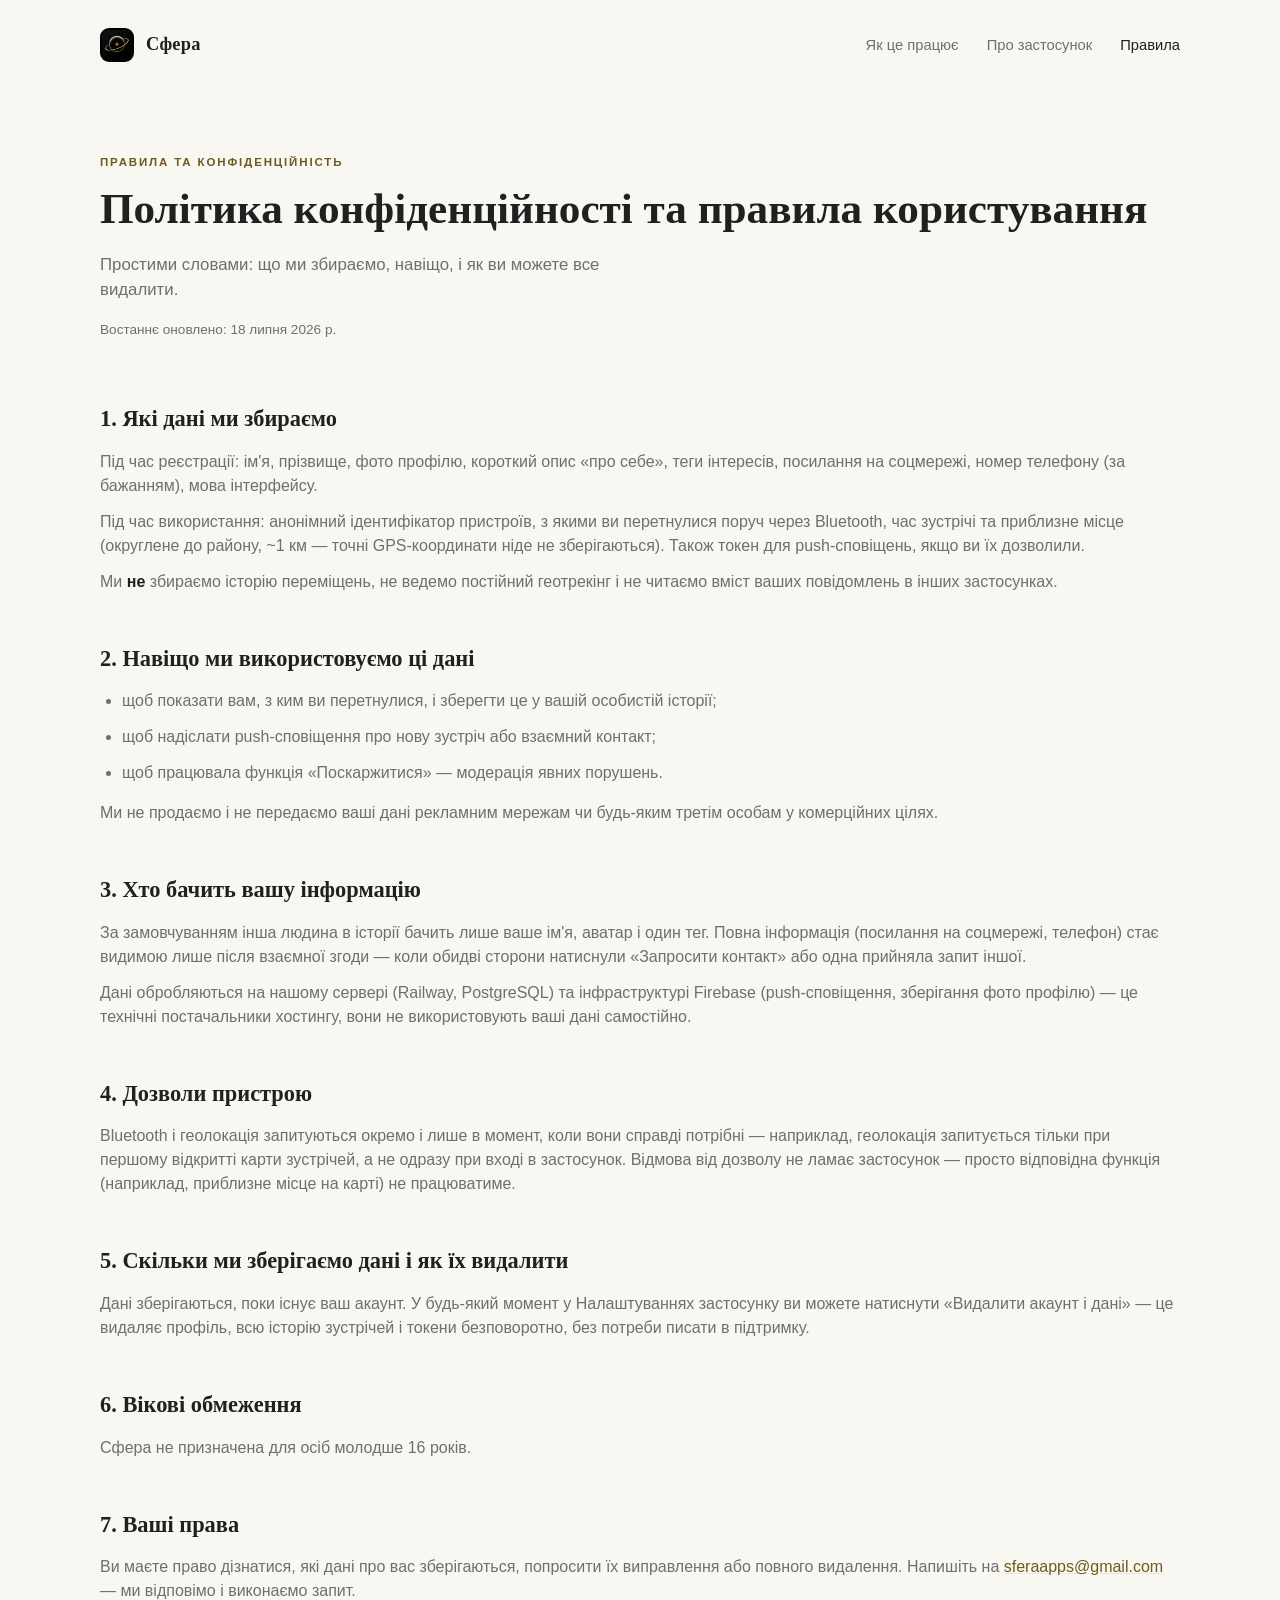
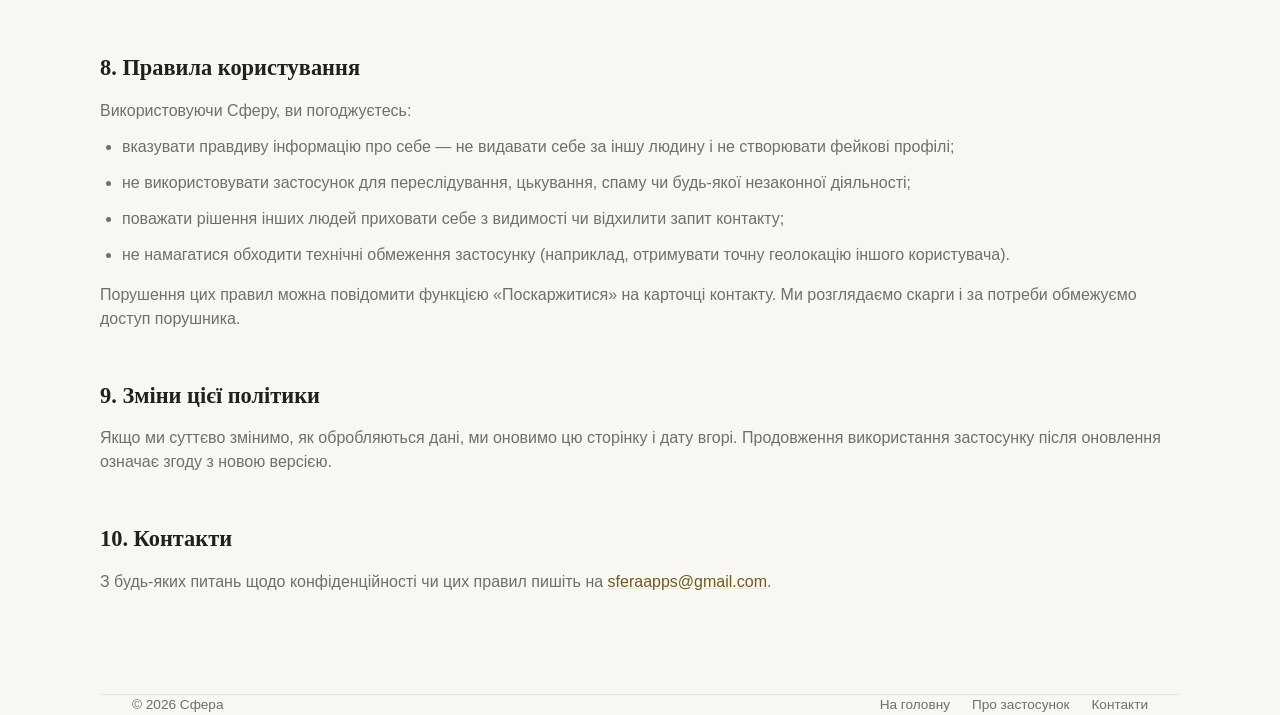
==== privacy.html @ fe1080fc "Первая версия сайта-визитки Сфери: лендинг, про застосунок, правила та конфіденційність" ====
<!doctype html>
<html lang="uk">
<head>
<meta charset="utf-8" />
<title>Правила та конфіденційність — Сфера</title>
<meta name="description" content="Політика конфіденційності та правила користування застосунком Сфера: які дані збираються, як зберігаються, як їх видалити, і правила поведінки в застосунку." />
<meta name="viewport" content="width=device-width, initial-scale=1" />
<link rel="icon" href="assets/favicon-32.png" sizes="32x32" />
<link rel="apple-touch-icon" href="assets/apple-touch-icon.png" />
<link rel="stylesheet" href="assets/style.css" />
</head>
<body>

<div class="wrap nav">
  <a class="brand" href="/">
    <img src="assets/logo-512.png" alt="Сфера" />
    Сфера
  </a>
  <div class="nav-links">
    <a href="index.html#how">Як це працює</a>
    <a href="about.html">Про застосунок</a>
    <a href="privacy.html" aria-current="page">Правила</a>
  </div>
</div>

<div class="wrap page-head">
  <span class="eyebrow">Правила та конфіденційність</span>
  <h1>Політика конфіденційності та правила користування</h1>
  <p class="lede">
    Простими словами: що ми збираємо, навіщо, і як ви можете все видалити.
  </p>
  <p class="updated">Востаннє оновлено: 18 липня 2026 р.</p>
</div>

<div class="wrap content">
  <h2>1. Які дані ми збираємо</h2>
  <p>Під час реєстрації: ім'я, прізвище, фото профілю, короткий опис «про себе», теги інтересів, посилання на соцмережі, номер телефону (за бажанням), мова інтерфейсу.</p>
  <p>Під час використання: анонімний ідентифікатор пристроїв, з якими ви перетнулися поруч через Bluetooth, час зустрічі та приблизне місце (округлене до району, ~1 км — точні GPS-координати ніде не зберігаються). Також токен для push-сповіщень, якщо ви їх дозволили.</p>
  <p>Ми <strong>не</strong> збираємо історію переміщень, не ведемо постійний геотрекінг і не читаємо вміст ваших повідомлень в інших застосунках.</p>

  <h2>2. Навіщо ми використовуємо ці дані</h2>
  <ul>
    <li>щоб показати вам, з ким ви перетнулися, і зберегти це у вашій особистій історії;</li>
    <li>щоб надіслати push-сповіщення про нову зустріч або взаємний контакт;</li>
    <li>щоб працювала функція «Поскаржитися» — модерація явних порушень.</li>
  </ul>
  <p>Ми не продаємо і не передаємо ваші дані рекламним мережам чи будь-яким третім особам у комерційних цілях.</p>

  <h2>3. Хто бачить вашу інформацію</h2>
  <p>За замовчуванням інша людина в історії бачить лише ваше ім'я, аватар і один тег. Повна інформація (посилання на соцмережі, телефон) стає видимою лише після взаємної згоди — коли обидві сторони натиснули «Запросити контакт» або одна прийняла запит іншої.</p>
  <p>Дані обробляються на нашому сервері (Railway, PostgreSQL) та інфраструктурі Firebase (push-сповіщення, зберігання фото профілю) — це технічні постачальники хостингу, вони не використовують ваші дані самостійно.</p>

  <h2>4. Дозволи пристрою</h2>
  <p>Bluetooth і геолокація запитуються окремо і лише в момент, коли вони справді потрібні — наприклад, геолокація запитується тільки при першому відкритті карти зустрічей, а не одразу при вході в застосунок. Відмова від дозволу не ламає застосунок — просто відповідна функція (наприклад, приблизне місце на карті) не працюватиме.</p>

  <h2>5. Скільки ми зберігаємо дані і як їх видалити</h2>
  <p>Дані зберігаються, поки існує ваш акаунт. У будь-який момент у Налаштуваннях застосунку ви можете натиснути «Видалити акаунт і дані» — це видаляє профіль, всю історію зустрічей і токени безповоротно, без потреби писати в підтримку.</p>

  <h2>6. Вікові обмеження</h2>
  <p>Сфера не призначена для осіб молодше 16 років.</p>

  <h2>7. Ваші права</h2>
  <p>Ви маєте право дізнатися, які дані про вас зберігаються, попросити їх виправлення або повного видалення. Напишіть на <a href="mailto:sferaapps@gmail.com">sferaapps@gmail.com</a> — ми відповімо і виконаємо запит.</p>

  <h2>8. Правила користування</h2>
  <p>Використовуючи Сферу, ви погоджуєтесь:</p>
  <ul>
    <li>вказувати правдиву інформацію про себе — не видавати себе за іншу людину і не створювати фейкові профілі;</li>
    <li>не використовувати застосунок для переслідування, цькування, спаму чи будь-якої незаконної діяльності;</li>
    <li>поважати рішення інших людей приховати себе з видимості чи відхилити запит контакту;</li>
    <li>не намагатися обходити технічні обмеження застосунку (наприклад, отримувати точну геолокацію іншого користувача).</li>
  </ul>
  <p>Порушення цих правил можна повідомити функцією «Поскаржитися» на карточці контакту. Ми розглядаємо скарги і за потреби обмежуємо доступ порушника.</p>

  <h2>9. Зміни цієї політики</h2>
  <p>Якщо ми суттєво змінимо, як обробляються дані, ми оновимо цю сторінку і дату вгорі. Продовження використання застосунку після оновлення означає згоду з новою версією.</p>

  <h2>10. Контакти</h2>
  <p>З будь-яких питань щодо конфіденційності чи цих правил пишіть на <a href="mailto:sferaapps@gmail.com">sferaapps@gmail.com</a>.</p>
</div>

<footer class="wrap">
  <div>© 2026 Сфера</div>
  <div class="foot-links">
    <a href="index.html">На головну</a>
    <a href="about.html">Про застосунок</a>
    <a href="mailto:sferaapps@gmail.com">Контакти</a>
  </div>
</footer>

</body>
</html>
---- assets/style.css ----
:root {
  --bg: #f8f7f2;
  --surface: #ffffff;
  --ink: #202020;
  --ink-soft: #6f6f6f;
  --divider: #e8e5dd;
  --accent: #d9b95e;
  --accent-deep: #6f5a1e;
  --accent-deep-hover: #5c4a19;
  --ring: 217, 185, 94;
  --shadow: 0 1px 2px rgba(32, 32, 32, 0.04), 0 12px 32px -12px rgba(32, 32, 32, 0.14);
}

@media (prefers-color-scheme: dark) {
  :root {
    --bg: #0a0a0c;
    --surface: #1c1b1a;
    --ink: #f2f0ea;
    --ink-soft: #a8a29b;
    --divider: #2a2926;
    --accent: #d4af37;
    --accent-deep: #d4af37;
    --accent-deep-hover: #e3c24f;
    --ring: 212, 175, 55;
    --shadow: 0 1px 2px rgba(0, 0, 0, 0.3), 0 20px 48px -20px rgba(0, 0, 0, 0.65);
  }
}
:root[data-theme="dark"] {
  --bg: #0a0a0c;
  --surface: #1c1b1a;
  --ink: #f2f0ea;
  --ink-soft: #a8a29b;
  --divider: #2a2926;
  --accent: #d4af37;
  --accent-deep: #d4af37;
  --accent-deep-hover: #e3c24f;
  --ring: 212, 175, 55;
  --shadow: 0 1px 2px rgba(0, 0, 0, 0.3), 0 20px 48px -20px rgba(0, 0, 0, 0.65);
}
:root[data-theme="light"] {
  --bg: #f8f7f2;
  --surface: #ffffff;
  --ink: #202020;
  --ink-soft: #6f6f6f;
  --divider: #e8e5dd;
  --accent: #d9b95e;
  --accent-deep: #6f5a1e;
  --accent-deep-hover: #5c4a19;
  --ring: 217, 185, 94;
  --shadow: 0 1px 2px rgba(32, 32, 32, 0.04), 0 12px 32px -12px rgba(32, 32, 32, 0.14);
}

* { box-sizing: border-box; }

html { scroll-behavior: smooth; }

body {
  margin: 0;
  background: var(--bg);
  color: var(--ink);
  font-family: -apple-system, "SF Pro Text", "Segoe UI", Roboto, "Helvetica Neue", Arial, sans-serif;
  -webkit-font-smoothing: antialiased;
  line-height: 1.5;
  overflow-x: hidden;
  transition: background 0.3s ease, color 0.3s ease;
}

h1, h2, h3 { font-family: "New York", "Iowan Old Style", "Palatino Linotype", Georgia, serif; font-weight: 600; text-wrap: balance; margin: 0; }

.eyebrow {
  font-size: 0.72rem;
  letter-spacing: 0.16em;
  text-transform: uppercase;
  color: var(--accent-deep);
  font-weight: 600;
}

a { color: inherit; }

button, .btn {
  font-family: inherit;
  cursor: pointer;
  border: none;
}

.wrap {
  max-width: 1080px;
  margin: 0 auto;
  padding: 0 32px;
}

/* ---------- nav ---------- */
.nav {
  display: flex;
  align-items: center;
  justify-content: space-between;
  padding: 28px 0;
}
.brand {
  display: flex;
  align-items: center;
  gap: 12px;
  font-family: "New York", "Iowan Old Style", Georgia, serif;
  font-weight: 600;
  font-size: 1.15rem;
  letter-spacing: 0.01em;
  text-decoration: none;
}
.brand img { width: 34px; height: 34px; border-radius: 9px; display: block; }
.nav-links {
  display: flex;
  gap: 28px;
  font-size: 0.92rem;
  color: var(--ink-soft);
}
.nav-links a { text-decoration: none; }
.nav-links a:hover, .nav-links a[aria-current="page"] { color: var(--ink); }

/* ---------- hero ---------- */
.hero {
  display: grid;
  grid-template-columns: 1.05fr 0.95fr;
  gap: 56px;
  align-items: center;
  padding: 56px 0 96px;
}
.hero h1 {
  font-size: clamp(2.3rem, 4.4vw, 3.4rem);
  line-height: 1.08;
  letter-spacing: -0.01em;
}
.hero h1 em {
  font-style: normal;
  color: var(--accent-deep);
}
.hero p.lede {
  margin: 22px 0 0;
  font-size: 1.08rem;
  color: var(--ink-soft);
  max-width: 46ch;
}
.hero-actions {
  display: flex;
  align-items: center;
  gap: 18px;
  margin-top: 34px;
  flex-wrap: wrap;
}
.btn-primary {
  background: var(--accent-deep);
  color: #f7f2e2;
  padding: 15px 30px;
  border-radius: 999px;
  font-size: 1rem;
  font-weight: 600;
  box-shadow: var(--shadow);
  transition: background 0.15s ease, transform 0.15s ease;
  display: inline-flex;
  align-items: center;
  gap: 10px;
  text-decoration: none;
}
.btn-primary:hover { background: var(--accent-deep-hover); transform: translateY(-1px); }
.btn-primary:focus-visible { outline: 2px solid var(--accent); outline-offset: 3px; }
.btn-primary svg { width: 18px; height: 18px; }

.status-chip {
  font-size: 0.86rem;
  color: var(--ink-soft);
  display: inline-flex;
  align-items: center;
  gap: 8px;
}
.status-dot {
  width: 7px; height: 7px; border-radius: 50%;
  background: var(--accent-deep);
  box-shadow: 0 0 0 3px rgba(var(--ring), 0.25);
}

.hero-art {
  position: relative;
  display: flex;
  align-items: center;
  justify-content: center;
  aspect-ratio: 1;
}
.orbit {
  position: absolute;
  border-radius: 50%;
  border: 1px solid var(--divider);
  inset: 0;
}
.orbit.o2 { inset: 9%; }
.planet-wrap {
  position: relative;
  width: 46%;
  filter: drop-shadow(0 24px 40px rgba(var(--ring), 0.28));
  animation: float 7s ease-in-out infinite;
}
.planet-wrap img { width: 100%; display: block; }
@keyframes float {
  0%, 100% { transform: translateY(0px); }
  50% { transform: translateY(-10px); }
}
@media (prefers-reduced-motion: reduce) {
  .planet-wrap { animation: none; }
}
.spark {
  position: absolute;
  border-radius: 50%;
  background: var(--surface);
  border: 1px solid var(--divider);
  box-shadow: var(--shadow);
  display: flex;
  align-items: center;
  justify-content: center;
  font-size: 0.78rem;
  font-weight: 600;
  color: var(--ink);
  padding: 10px 16px;
  gap: 8px;
}
.spark.s1 { top: 6%; right: 2%; }
.spark.s2 { bottom: 14%; left: -4%; }
.spark svg { width: 15px; height: 15px; color: var(--accent-deep); flex-shrink: 0; }

/* ---------- section shared ---------- */
section { padding: 88px 0; border-top: 1px solid var(--divider); }
.section-head { max-width: 56ch; margin: 0 0 52px; }
.section-head h2 { font-size: clamp(1.7rem, 3vw, 2.15rem); margin-top: 10px; }
.section-head p { color: var(--ink-soft); margin: 14px 0 0; font-size: 1.02rem; }

/* ---------- how it works ---------- */
.steps {
  display: grid;
  grid-template-columns: repeat(3, 1fr);
  gap: 28px;
}
.step {
  background: var(--surface);
  border: 1px solid var(--divider);
  border-radius: 20px;
  padding: 30px 26px;
}
.step-num {
  font-family: "New York", Georgia, serif;
  font-size: 1.6rem;
  color: var(--accent-deep);
  margin-bottom: 14px;
  display: block;
}
.step h3 { font-size: 1.08rem; margin-bottom: 10px; }
.step p { color: var(--ink-soft); font-size: 0.95rem; margin: 0; }

/* ---------- what it's not ---------- */
.compare {
  display: grid;
  grid-template-columns: repeat(3, 1fr);
  gap: 20px;
}
.compare .card {
  padding: 24px 22px;
  border-radius: 18px;
  background: var(--surface);
  border: 1px solid var(--divider);
}
.compare .card .not { font-size: 0.86rem; color: var(--ink-soft); text-decoration: line-through; text-decoration-color: var(--divider); }
.compare .card .is { font-size: 1.02rem; font-weight: 600; margin-top: 8px; }

/* ---------- privacy teaser (home) ---------- */
.privacy {
  display: grid;
  grid-template-columns: 1fr 1fr;
  gap: 56px;
  align-items: center;
}
.privacy ul { list-style: none; margin: 20px 0 0; padding: 0; display: flex; flex-direction: column; gap: 16px; }
.privacy li { display: flex; gap: 12px; font-size: 0.98rem; align-items: flex-start; }
.privacy li svg { width: 19px; height: 19px; flex-shrink: 0; margin-top: 2px; color: var(--accent-deep); }
.privacy-card {
  background: var(--surface);
  border: 1px solid var(--divider);
  border-radius: 22px;
  padding: 36px;
  box-shadow: var(--shadow);
}
.privacy-card .row { display: flex; justify-content: space-between; align-items: center; padding: 13px 0; border-bottom: 1px solid var(--divider); font-size: 0.94rem; }
.privacy-card .row:last-child { border-bottom: none; }
.toggle { width: 38px; height: 22px; border-radius: 999px; background: var(--accent-deep); position: relative; flex-shrink: 0; }
.toggle::after { content: ""; position: absolute; width: 16px; height: 16px; border-radius: 50%; background: #f7f2e2; top: 3px; right: 3px; }

/* ---------- final cta ---------- */
.cta-final {
  text-align: center;
  padding: 96px 0 110px;
}
.cta-final h2 { font-size: clamp(1.8rem, 3.4vw, 2.5rem); max-width: 22ch; margin: 0 auto; }
.cta-final p { color: var(--ink-soft); margin: 18px auto 0; max-width: 48ch; font-size: 1.02rem; }
.cta-final .btn-primary { margin-top: 32px; }
.langs { margin-top: 22px; font-size: 0.85rem; color: var(--ink-soft); }

footer {
  border-top: 1px solid var(--divider);
  padding: 30px 0 44px;
  display: flex;
  justify-content: space-between;
  align-items: center;
  font-size: 0.85rem;
  color: var(--ink-soft);
}
footer a { text-decoration: none; }
footer a:hover { color: var(--ink); }
.foot-links { display: flex; gap: 22px; }

/* ---------- simple content pages (about / privacy) ---------- */
.page-head {
  padding: 64px 0 40px;
}
.page-head .eyebrow { display: block; margin-bottom: 14px; }
.page-head h1 {
  font-size: clamp(2rem, 4vw, 2.7rem);
  line-height: 1.12;
}
.page-head p.lede {
  margin: 18px 0 0;
  font-size: 1.05rem;
  color: var(--ink-soft);
  max-width: 60ch;
}
.updated {
  margin-top: 18px;
  font-size: 0.85rem;
  color: var(--ink-soft);
}

.content {
  padding: 8px 0 88px;
  border-top: none;
}
.content h2 {
  font-size: 1.4rem;
  margin-top: 48px;
  margin-bottom: 14px;
}
.content h2:first-child { margin-top: 0; }
.content p, .content li {
  color: var(--ink-soft);
  font-size: 1rem;
  margin: 0 0 12px;
}
.content ul { padding-left: 22px; margin: 0 0 16px; }
.content strong { color: var(--ink); }
.content a { color: var(--accent-deep); text-decoration: underline; text-decoration-color: var(--divider); }

.cards-grid {
  display: grid;
  grid-template-columns: repeat(2, 1fr);
  gap: 20px;
  margin: 32px 0 8px;
}
.info-card {
  background: var(--surface);
  border: 1px solid var(--divider);
  border-radius: 18px;
  padding: 26px 24px;
}
.info-card h3 { font-size: 1.02rem; margin-bottom: 8px; }
.info-card p { margin: 0; font-size: 0.94rem; }

.modes-grid {
  display: grid;
  grid-template-columns: repeat(2, 1fr);
  gap: 20px;
  margin: 20px 0 8px;
}
.mode-card {
  background: var(--surface);
  border: 1px solid var(--divider);
  border-radius: 18px;
  padding: 26px 24px;
}
.mode-card .eyebrow { display: block; margin-bottom: 10px; }
.mode-card h3 { font-size: 1.05rem; margin-bottom: 8px; }
.mode-card p { margin: 0; font-size: 0.94rem; }

@media (max-width: 860px) {
  .hero { grid-template-columns: 1fr; padding-top: 24px; }
  .hero-art { order: -1; max-width: 320px; margin: 0 auto; }
  .steps, .compare, .cards-grid, .modes-grid { grid-template-columns: 1fr; }
  .privacy { grid-template-columns: 1fr; gap: 36px; }
  .nav-links { display: none; }
  footer { flex-direction: column; gap: 14px; text-align: center; }
}
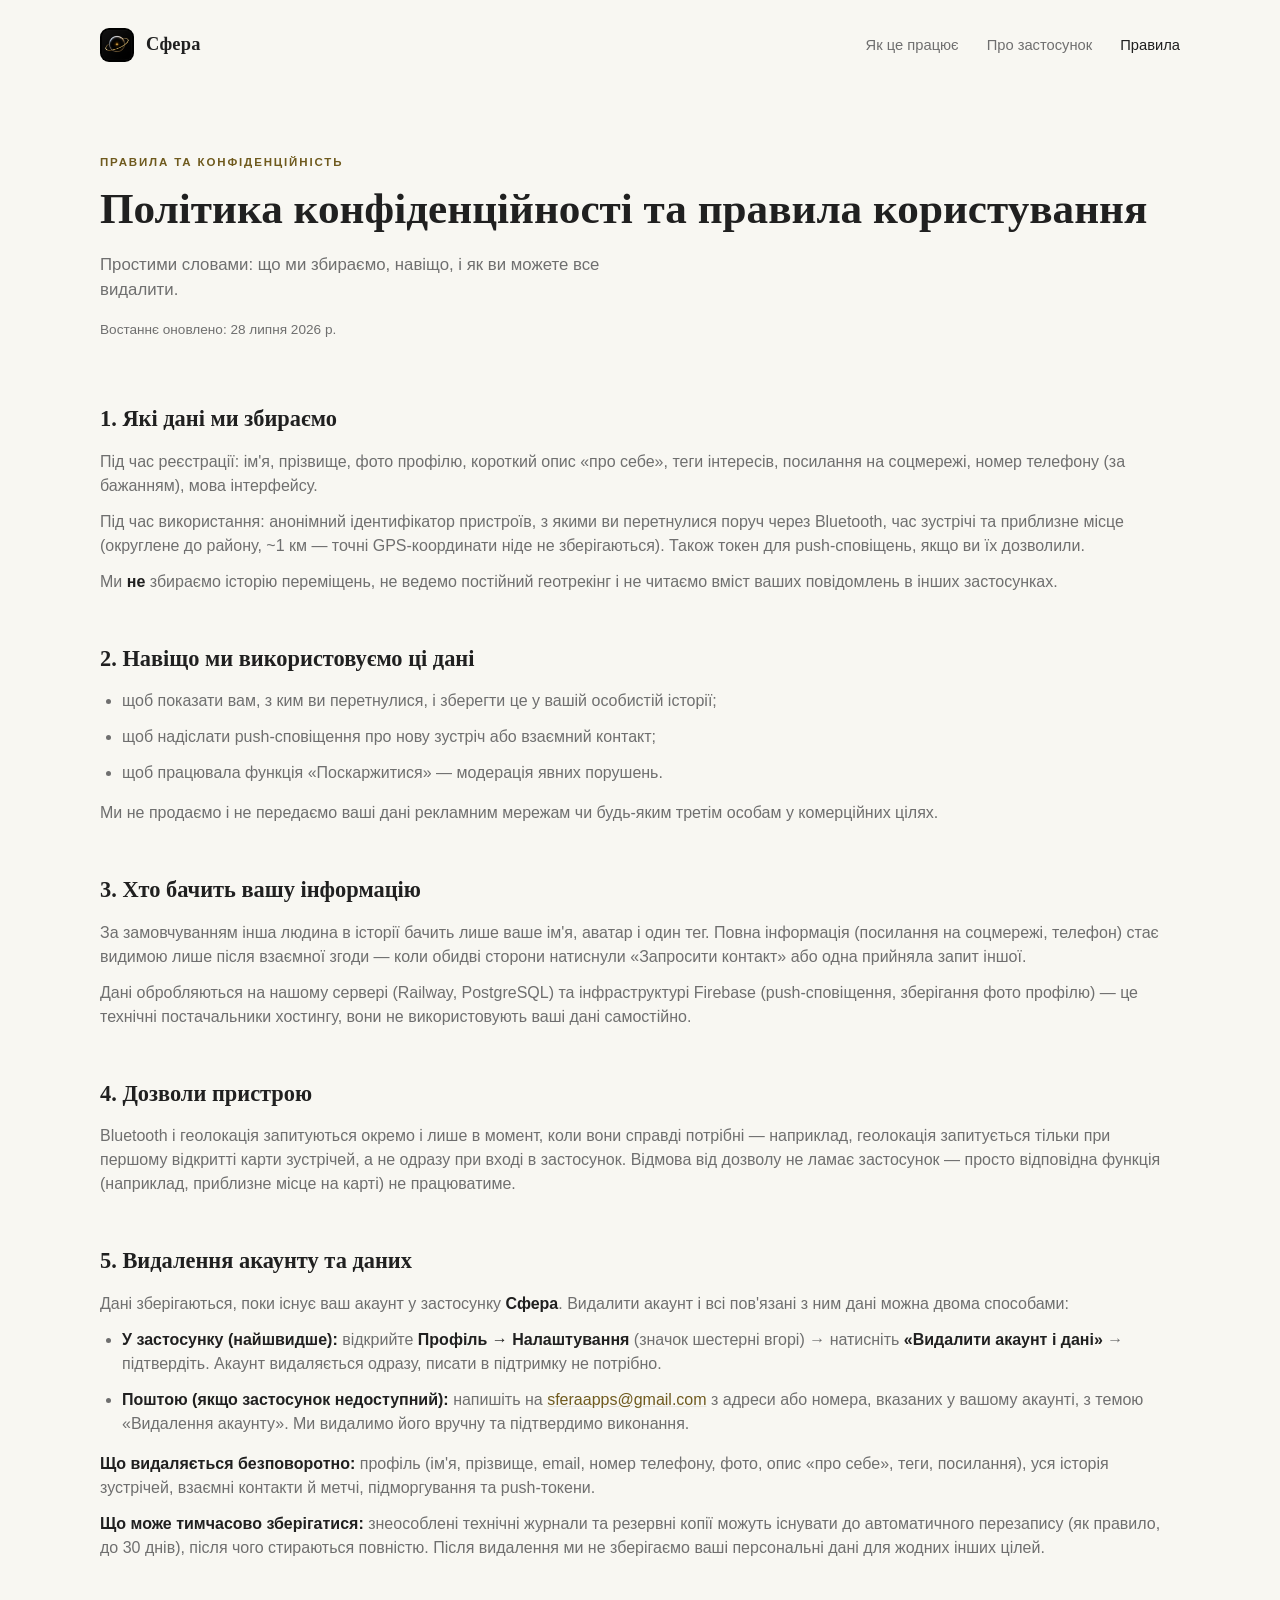
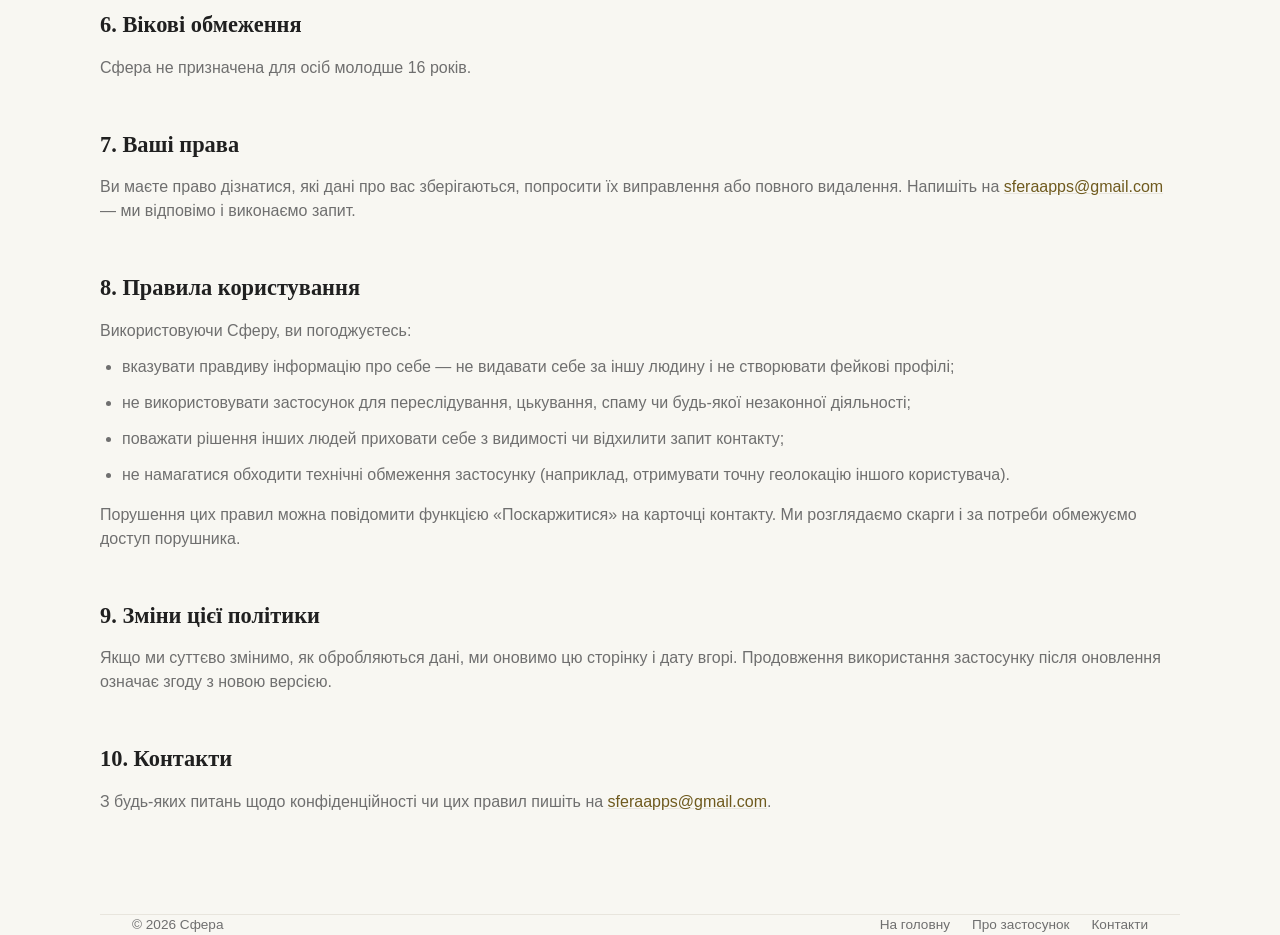
==== commit ad197df8: "privacy: явний розділ про видалення акаунту (вимога Google для deletion-URL) Розділ 5 тепер описує к" ====
--- a/privacy.html
+++ b/privacy.html
@@ -29,7 +29,7 @@
   <p class="lede">
     Простими словами: що ми збираємо, навіщо, і як ви можете все видалити.
   </p>
-  <p class="updated">Востаннє оновлено: 18 липня 2026 р.</p>
+  <p class="updated">Востаннє оновлено: 28 липня 2026 р.</p>
 </div>
 
 <div class="wrap content">
@@ -53,8 +53,14 @@
   <h2>4. Дозволи пристрою</h2>
   <p>Bluetooth і геолокація запитуються окремо і лише в момент, коли вони справді потрібні — наприклад, геолокація запитується тільки при першому відкритті карти зустрічей, а не одразу при вході в застосунок. Відмова від дозволу не ламає застосунок — просто відповідна функція (наприклад, приблизне місце на карті) не працюватиме.</p>
 
-  <h2>5. Скільки ми зберігаємо дані і як їх видалити</h2>
-  <p>Дані зберігаються, поки існує ваш акаунт. У будь-який момент у Налаштуваннях застосунку ви можете натиснути «Видалити акаунт і дані» — це видаляє профіль, всю історію зустрічей і токени безповоротно, без потреби писати в підтримку.</p>
+  <h2 id="delete">5. Видалення акаунту та даних</h2>
+  <p>Дані зберігаються, поки існує ваш акаунт у застосунку <strong>Сфера</strong>. Видалити акаунт і всі пов'язані з ним дані можна двома способами:</p>
+  <ul>
+    <li><strong>У застосунку (найшвидше):</strong> відкрийте <strong>Профіль → Налаштування</strong> (значок шестерні вгорі) → натисніть <strong>«Видалити акаунт і дані»</strong> → підтвердіть. Акаунт видаляється одразу, писати в підтримку не потрібно.</li>
+    <li><strong>Поштою (якщо застосунок недоступний):</strong> напишіть на <a href="mailto:sferaapps@gmail.com?subject=Видалення%20акаунту">sferaapps@gmail.com</a> з адреси або номера, вказаних у вашому акаунті, з темою «Видалення акаунту». Ми видалимо його вручну та підтвердимо виконання.</li>
+  </ul>
+  <p><strong>Що видаляється безповоротно:</strong> профіль (ім'я, прізвище, email, номер телефону, фото, опис «про себе», теги, посилання), уся історія зустрічей, взаємні контакти й метчі, підморгування та push-токени.</p>
+  <p><strong>Що може тимчасово зберігатися:</strong> знеособлені технічні журнали та резервні копії можуть існувати до автоматичного перезапису (як правило, до 30 днів), після чого стираються повністю. Після видалення ми не зберігаємо ваші персональні дані для жодних інших цілей.</p>
 
   <h2>6. Вікові обмеження</h2>
   <p>Сфера не призначена для осіб молодше 16 років.</p>
